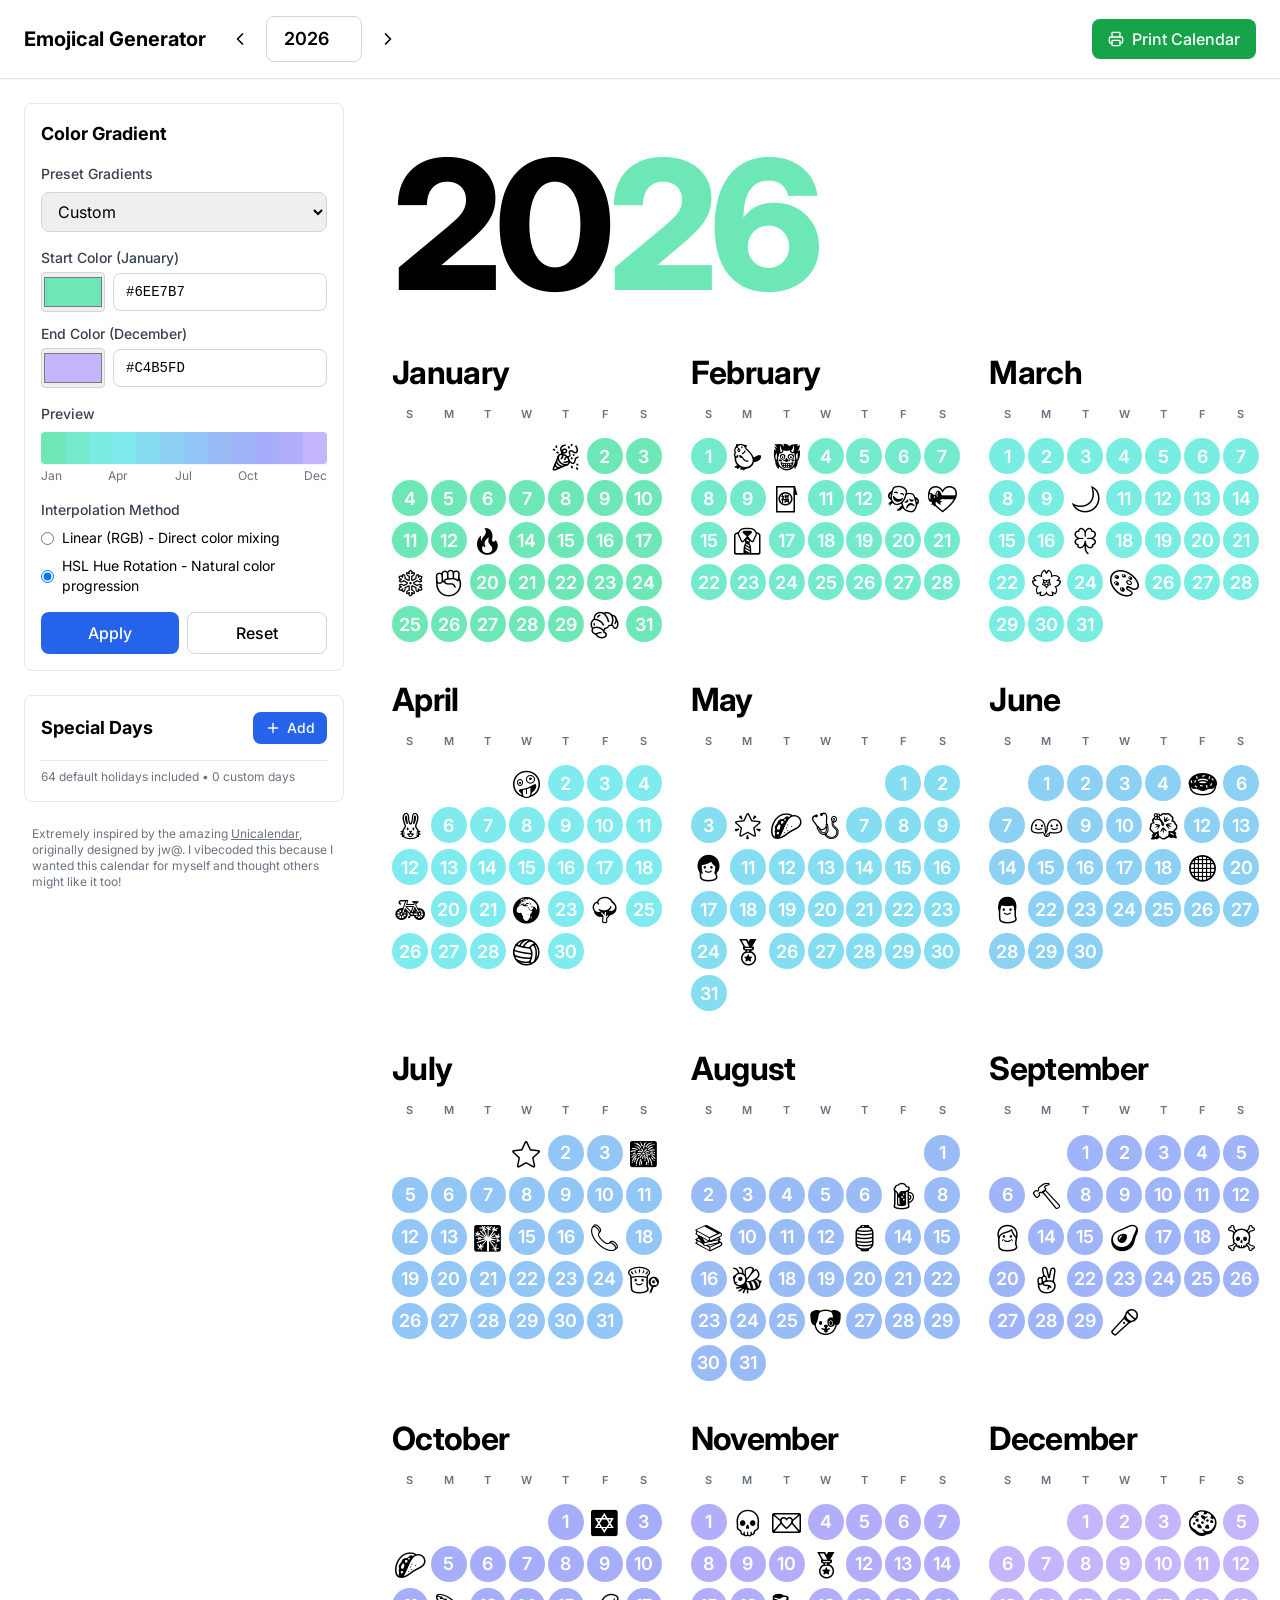
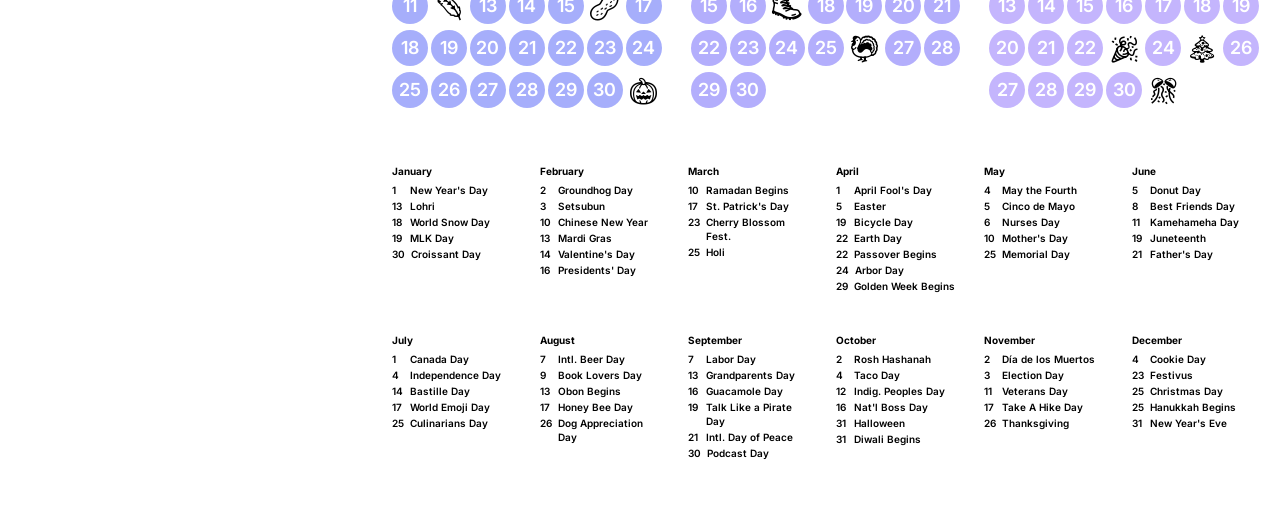
==== emojical/index.html @ d884c6bc "adding emojical." ====
<!doctype html>
<html lang="en">
  <head>
    <meta charset="UTF-8" />
    <link rel="icon" type="image/svg+xml" href="/vite.svg" />
    <meta name="viewport" content="width=device-width, initial-scale=1.0" />
    <title>Unicalendar - Custom Calendar Generator</title>
    <!-- Import fonts -->
    <link rel="preconnect" href="https://fonts.googleapis.com">
    <link rel="preconnect" href="https://fonts.gstatic.com" crossorigin>
    <link href="https://fonts.googleapis.com/css2?family=Inter:wght@400;600;700;800&family=Noto+Emoji:wght@400;500;600&display=swap" rel="stylesheet">
    <script type="module" crossorigin src="./assets/index-DDsdEI0p.js"></script>
    <link rel="stylesheet" crossorigin href="./assets/index-UQ1nwuoV.css">
  </head>
  <body>
    <div id="root"></div>
  </body>
</html>
---- emojical/assets/index-UQ1nwuoV.css ----
*,:before,:after{--tw-border-spacing-x: 0;--tw-border-spacing-y: 0;--tw-translate-x: 0;--tw-translate-y: 0;--tw-rotate: 0;--tw-skew-x: 0;--tw-skew-y: 0;--tw-scale-x: 1;--tw-scale-y: 1;--tw-pan-x: ;--tw-pan-y: ;--tw-pinch-zoom: ;--tw-scroll-snap-strictness: proximity;--tw-gradient-from-position: ;--tw-gradient-via-position: ;--tw-gradient-to-position: ;--tw-ordinal: ;--tw-slashed-zero: ;--tw-numeric-figure: ;--tw-numeric-spacing: ;--tw-numeric-fraction: ;--tw-ring-inset: ;--tw-ring-offset-width: 0px;--tw-ring-offset-color: #fff;--tw-ring-color: rgb(59 130 246 / .5);--tw-ring-offset-shadow: 0 0 #0000;--tw-ring-shadow: 0 0 #0000;--tw-shadow: 0 0 #0000;--tw-shadow-colored: 0 0 #0000;--tw-blur: ;--tw-brightness: ;--tw-contrast: ;--tw-grayscale: ;--tw-hue-rotate: ;--tw-invert: ;--tw-saturate: ;--tw-sepia: ;--tw-drop-shadow: ;--tw-backdrop-blur: ;--tw-backdrop-brightness: ;--tw-backdrop-contrast: ;--tw-backdrop-grayscale: ;--tw-backdrop-hue-rotate: ;--tw-backdrop-invert: ;--tw-backdrop-opacity: ;--tw-backdrop-saturate: ;--tw-backdrop-sepia: ;--tw-contain-size: ;--tw-contain-layout: ;--tw-contain-paint: ;--tw-contain-style: }::backdrop{--tw-border-spacing-x: 0;--tw-border-spacing-y: 0;--tw-translate-x: 0;--tw-translate-y: 0;--tw-rotate: 0;--tw-skew-x: 0;--tw-skew-y: 0;--tw-scale-x: 1;--tw-scale-y: 1;--tw-pan-x: ;--tw-pan-y: ;--tw-pinch-zoom: ;--tw-scroll-snap-strictness: proximity;--tw-gradient-from-position: ;--tw-gradient-via-position: ;--tw-gradient-to-position: ;--tw-ordinal: ;--tw-slashed-zero: ;--tw-numeric-figure: ;--tw-numeric-spacing: ;--tw-numeric-fraction: ;--tw-ring-inset: ;--tw-ring-offset-width: 0px;--tw-ring-offset-color: #fff;--tw-ring-color: rgb(59 130 246 / .5);--tw-ring-offset-shadow: 0 0 #0000;--tw-ring-shadow: 0 0 #0000;--tw-shadow: 0 0 #0000;--tw-shadow-colored: 0 0 #0000;--tw-blur: ;--tw-brightness: ;--tw-contrast: ;--tw-grayscale: ;--tw-hue-rotate: ;--tw-invert: ;--tw-saturate: ;--tw-sepia: ;--tw-drop-shadow: ;--tw-backdrop-blur: ;--tw-backdrop-brightness: ;--tw-backdrop-contrast: ;--tw-backdrop-grayscale: ;--tw-backdrop-hue-rotate: ;--tw-backdrop-invert: ;--tw-backdrop-opacity: ;--tw-backdrop-saturate: ;--tw-backdrop-sepia: ;--tw-contain-size: ;--tw-contain-layout: ;--tw-contain-paint: ;--tw-contain-style: }*,:before,:after{box-sizing:border-box;border-width:0;border-style:solid;border-color:#e5e7eb}:before,:after{--tw-content: ""}html,:host{line-height:1.5;-webkit-text-size-adjust:100%;-moz-tab-size:4;-o-tab-size:4;tab-size:4;font-family:Inter,system-ui,sans-serif;font-feature-settings:normal;font-variation-settings:normal;-webkit-tap-highlight-color:transparent}body{margin:0;line-height:inherit}hr{height:0;color:inherit;border-top-width:1px}abbr:where([title]){-webkit-text-decoration:underline dotted;text-decoration:underline dotted}h1,h2,h3,h4,h5,h6{font-size:inherit;font-weight:inherit}a{color:inherit;text-decoration:inherit}b,strong{font-weight:bolder}code,kbd,samp,pre{font-family:ui-monospace,SFMono-Regular,Menlo,Monaco,Consolas,Liberation Mono,Courier New,monospace;font-feature-settings:normal;font-variation-settings:normal;font-size:1em}small{font-size:80%}sub,sup{font-size:75%;line-height:0;position:relative;vertical-align:baseline}sub{bottom:-.25em}sup{top:-.5em}table{text-indent:0;border-color:inherit;border-collapse:collapse}button,input,optgroup,select,textarea{font-family:inherit;font-feature-settings:inherit;font-variation-settings:inherit;font-size:100%;font-weight:inherit;line-height:inherit;letter-spacing:inherit;color:inherit;margin:0;padding:0}button,select{text-transform:none}button,input:where([type=button]),input:where([type=reset]),input:where([type=submit]){-webkit-appearance:button;background-color:transparent;background-image:none}:-moz-focusring{outline:auto}:-moz-ui-invalid{box-shadow:none}progress{vertical-align:baseline}::-webkit-inner-spin-button,::-webkit-outer-spin-button{height:auto}[type=search]{-webkit-appearance:textfield;outline-offset:-2px}::-webkit-search-decoration{-webkit-appearance:none}::-webkit-file-upload-button{-webkit-appearance:button;font:inherit}summary{display:list-item}blockquote,dl,dd,h1,h2,h3,h4,h5,h6,hr,figure,p,pre{margin:0}fieldset{margin:0;padding:0}legend{padding:0}ol,ul,menu{list-style:none;margin:0;padding:0}dialog{padding:0}textarea{resize:vertical}input::-moz-placeholder,textarea::-moz-placeholder{opacity:1;color:#9ca3af}input::placeholder,textarea::placeholder{opacity:1;color:#9ca3af}button,[role=button]{cursor:pointer}:disabled{cursor:default}img,svg,video,canvas,audio,iframe,embed,object{display:block;vertical-align:middle}img,video{max-width:100%;height:auto}[hidden]:where(:not([hidden=until-found])){display:none}.visible{visibility:visible}.fixed{position:fixed}.relative{position:relative}.sticky{position:sticky}.top-0{top:0}.z-50{z-index:50}.mx-auto{margin-left:auto;margin-right:auto}.mb-1{margin-bottom:.25rem}.mb-10{margin-bottom:2.5rem}.mb-2{margin-bottom:.5rem}.mr-2{margin-right:.5rem}.mr-6{margin-right:1.5rem}.mt-1{margin-top:.25rem}.mt-8{margin-top:2rem}.block{display:block}.inline-block{display:inline-block}.flex{display:flex}.grid{display:grid}.hidden{display:none}.h-10{height:2.5rem}.h-4{height:1rem}.h-5{height:1.25rem}.h-8{height:2rem}.max-h-64{max-height:16rem}.min-h-screen{min-height:100vh}.w-16{width:4rem}.w-24{width:6rem}.w-4{width:1rem}.w-5{width:1.25rem}.w-80{width:20rem}.w-full{width:100%}.max-w-7xl{max-width:80rem}.max-w-\[1000px\]{max-width:1000px}.max-w-\[1400px\]{max-width:1400px}.flex-1{flex:1 1 0%}.flex-shrink-0{flex-shrink:0}.cursor-pointer{cursor:pointer}.grid-cols-2{grid-template-columns:repeat(2,minmax(0,1fr))}.grid-cols-6{grid-template-columns:repeat(6,minmax(0,1fr))}.grid-cols-7{grid-template-columns:repeat(7,minmax(0,1fr))}.flex-col{flex-direction:column}.flex-wrap{flex-wrap:wrap}.items-center{align-items:center}.justify-center{justify-content:center}.justify-between{justify-content:space-between}.gap-1\.5{gap:.375rem}.gap-2{gap:.5rem}.gap-3{gap:.75rem}.gap-4{gap:1rem}.gap-6{gap:1.5rem}.gap-8{gap:2rem}.space-y-0\.5>:not([hidden])~:not([hidden]){--tw-space-y-reverse: 0;margin-top:calc(.125rem * calc(1 - var(--tw-space-y-reverse)));margin-bottom:calc(.125rem * var(--tw-space-y-reverse))}.space-y-2>:not([hidden])~:not([hidden]){--tw-space-y-reverse: 0;margin-top:calc(.5rem * calc(1 - var(--tw-space-y-reverse)));margin-bottom:calc(.5rem * var(--tw-space-y-reverse))}.space-y-3>:not([hidden])~:not([hidden]){--tw-space-y-reverse: 0;margin-top:calc(.75rem * calc(1 - var(--tw-space-y-reverse)));margin-bottom:calc(.75rem * var(--tw-space-y-reverse))}.space-y-4>:not([hidden])~:not([hidden]){--tw-space-y-reverse: 0;margin-top:calc(1rem * calc(1 - var(--tw-space-y-reverse)));margin-bottom:calc(1rem * var(--tw-space-y-reverse))}.space-y-6>:not([hidden])~:not([hidden]){--tw-space-y-reverse: 0;margin-top:calc(1.5rem * calc(1 - var(--tw-space-y-reverse)));margin-bottom:calc(1.5rem * var(--tw-space-y-reverse))}.overflow-hidden{overflow:hidden}.overflow-y-auto{overflow-y:auto}.rounded{border-radius:.25rem}.rounded-lg{border-radius:.5rem}.border{border-width:1px}.border-b{border-bottom-width:1px}.border-t{border-top-width:1px}.border-gray-200{--tw-border-opacity: 1;border-color:rgb(229 231 235 / var(--tw-border-opacity, 1))}.border-gray-300{--tw-border-opacity: 1;border-color:rgb(209 213 219 / var(--tw-border-opacity, 1))}.bg-blue-600{--tw-bg-opacity: 1;background-color:rgb(37 99 235 / var(--tw-bg-opacity, 1))}.bg-gray-50{--tw-bg-opacity: 1;background-color:rgb(249 250 251 / var(--tw-bg-opacity, 1))}.bg-green-600{--tw-bg-opacity: 1;background-color:rgb(22 163 74 / var(--tw-bg-opacity, 1))}.bg-white{--tw-bg-opacity: 1;background-color:rgb(255 255 255 / var(--tw-bg-opacity, 1))}.p-1\.5{padding:.375rem}.p-2{padding:.5rem}.p-3{padding:.75rem}.p-4{padding:1rem}.p-6{padding:1.5rem}.px-3{padding-left:.75rem;padding-right:.75rem}.px-4{padding-left:1rem;padding-right:1rem}.px-6{padding-left:1.5rem;padding-right:1.5rem}.py-1\.5{padding-top:.375rem;padding-bottom:.375rem}.py-2{padding-top:.5rem;padding-bottom:.5rem}.py-4{padding-top:1rem;padding-bottom:1rem}.pt-0{padding-top:0}.pt-2{padding-top:.5rem}.pt-4{padding-top:1rem}.text-left{text-align:left}.text-center{text-align:center}.font-emoji{font-family:Noto Emoji,sans-serif}.font-mono{font-family:ui-monospace,SFMono-Regular,Menlo,Monaco,Consolas,Liberation Mono,Courier New,monospace}.text-2xl{font-size:1.5rem;line-height:2rem}.text-\[10px\]{font-size:10px}.text-lg{font-size:1.125rem;line-height:1.75rem}.text-sm{font-size:.875rem;line-height:1.25rem}.text-xl{font-size:1.25rem;line-height:1.75rem}.text-xs{font-size:.75rem;line-height:1rem}.font-bold{font-weight:700}.font-extrabold{font-weight:800}.font-medium{font-weight:500}.font-semibold{font-weight:600}.leading-none{line-height:1}.tracking-tight{letter-spacing:-.025em}.text-blue-600{--tw-text-opacity: 1;color:rgb(37 99 235 / var(--tw-text-opacity, 1))}.text-gray-500{--tw-text-opacity: 1;color:rgb(107 114 128 / var(--tw-text-opacity, 1))}.text-gray-700{--tw-text-opacity: 1;color:rgb(55 65 81 / var(--tw-text-opacity, 1))}.text-red-600{--tw-text-opacity: 1;color:rgb(220 38 38 / var(--tw-text-opacity, 1))}.text-white{--tw-text-opacity: 1;color:rgb(255 255 255 / var(--tw-text-opacity, 1))}.underline{text-decoration-line:underline}.shadow-sm{--tw-shadow: 0 1px 2px 0 rgb(0 0 0 / .05);--tw-shadow-colored: 0 1px 2px 0 var(--tw-shadow-color);box-shadow:var(--tw-ring-offset-shadow, 0 0 #0000),var(--tw-ring-shadow, 0 0 #0000),var(--tw-shadow)}.filter{filter:var(--tw-blur) var(--tw-brightness) var(--tw-contrast) var(--tw-grayscale) var(--tw-hue-rotate) var(--tw-invert) var(--tw-saturate) var(--tw-sepia) var(--tw-drop-shadow)}.transition-colors{transition-property:color,background-color,border-color,text-decoration-color,fill,stroke;transition-timing-function:cubic-bezier(.4,0,.2,1);transition-duration:.15s}.emoji-black{font-family:"Noto Emoji",Symbola,"Apple Color Emoji","Segoe UI Emoji",Segoe UI Symbol,"Android Emoji",sans-serif!important;-webkit-font-smoothing:antialiased;-moz-osx-font-smoothing:grayscale;filter:grayscale(100%)!important;-webkit-filter:grayscale(100%)!important;color:#000!important;text-shadow:none!important}.emoji,.font-emoji{font-family:"Noto Emoji",Symbola,"Apple Color Emoji","Segoe UI Emoji",Segoe UI Symbol,sans-serif!important;-webkit-font-smoothing:antialiased;-moz-osx-font-smoothing:grayscale;font-variation-settings:"COLR" 0!important;filter:grayscale(100%)!important;-webkit-filter:grayscale(100%)!important}@media print{@page{size:12in 24in;margin:.5in}.controls-panel,.no-print{display:none!important}*{-webkit-print-color-adjust:exact!important;print-color-adjust:exact!important;color-adjust:exact!important}.month-grid{-moz-column-break-inside:avoid;break-inside:avoid;page-break-inside:avoid}html,body{width:12in;height:24in;overflow:hidden}#calendar-print{max-width:11in;margin:0 auto;padding-top:.5in}}body{margin:0;font-family:Inter,-apple-system,BlinkMacSystemFont,Segoe UI,Roboto,Oxygen,Ubuntu,Cantarell,Fira Sans,Droid Sans,Helvetica Neue,sans-serif;-webkit-font-smoothing:antialiased;-moz-osx-font-smoothing:grayscale}code{font-family:source-code-pro,Menlo,Monaco,Consolas,Courier New,monospace}.hover\:border-gray-300:hover{--tw-border-opacity: 1;border-color:rgb(209 213 219 / var(--tw-border-opacity, 1))}.hover\:bg-blue-50:hover{--tw-bg-opacity: 1;background-color:rgb(239 246 255 / var(--tw-bg-opacity, 1))}.hover\:bg-blue-700:hover{--tw-bg-opacity: 1;background-color:rgb(29 78 216 / var(--tw-bg-opacity, 1))}.hover\:bg-gray-100:hover{--tw-bg-opacity: 1;background-color:rgb(243 244 246 / var(--tw-bg-opacity, 1))}.hover\:bg-gray-50:hover{--tw-bg-opacity: 1;background-color:rgb(249 250 251 / var(--tw-bg-opacity, 1))}.hover\:bg-green-700:hover{--tw-bg-opacity: 1;background-color:rgb(21 128 61 / var(--tw-bg-opacity, 1))}.hover\:bg-red-50:hover{--tw-bg-opacity: 1;background-color:rgb(254 242 242 / var(--tw-bg-opacity, 1))}.focus\:outline-none:focus{outline:2px solid transparent;outline-offset:2px}.focus\:ring-2:focus{--tw-ring-offset-shadow: var(--tw-ring-inset) 0 0 0 var(--tw-ring-offset-width) var(--tw-ring-offset-color);--tw-ring-shadow: var(--tw-ring-inset) 0 0 0 calc(2px + var(--tw-ring-offset-width)) var(--tw-ring-color);box-shadow:var(--tw-ring-offset-shadow),var(--tw-ring-shadow),var(--tw-shadow, 0 0 #0000)}.focus\:ring-blue-500:focus{--tw-ring-opacity: 1;--tw-ring-color: rgb(59 130 246 / var(--tw-ring-opacity, 1))}.disabled\:cursor-not-allowed:disabled{cursor:not-allowed}.disabled\:opacity-50:disabled{opacity:.5}@media print{.print\:mt-12{margin-top:3rem}}
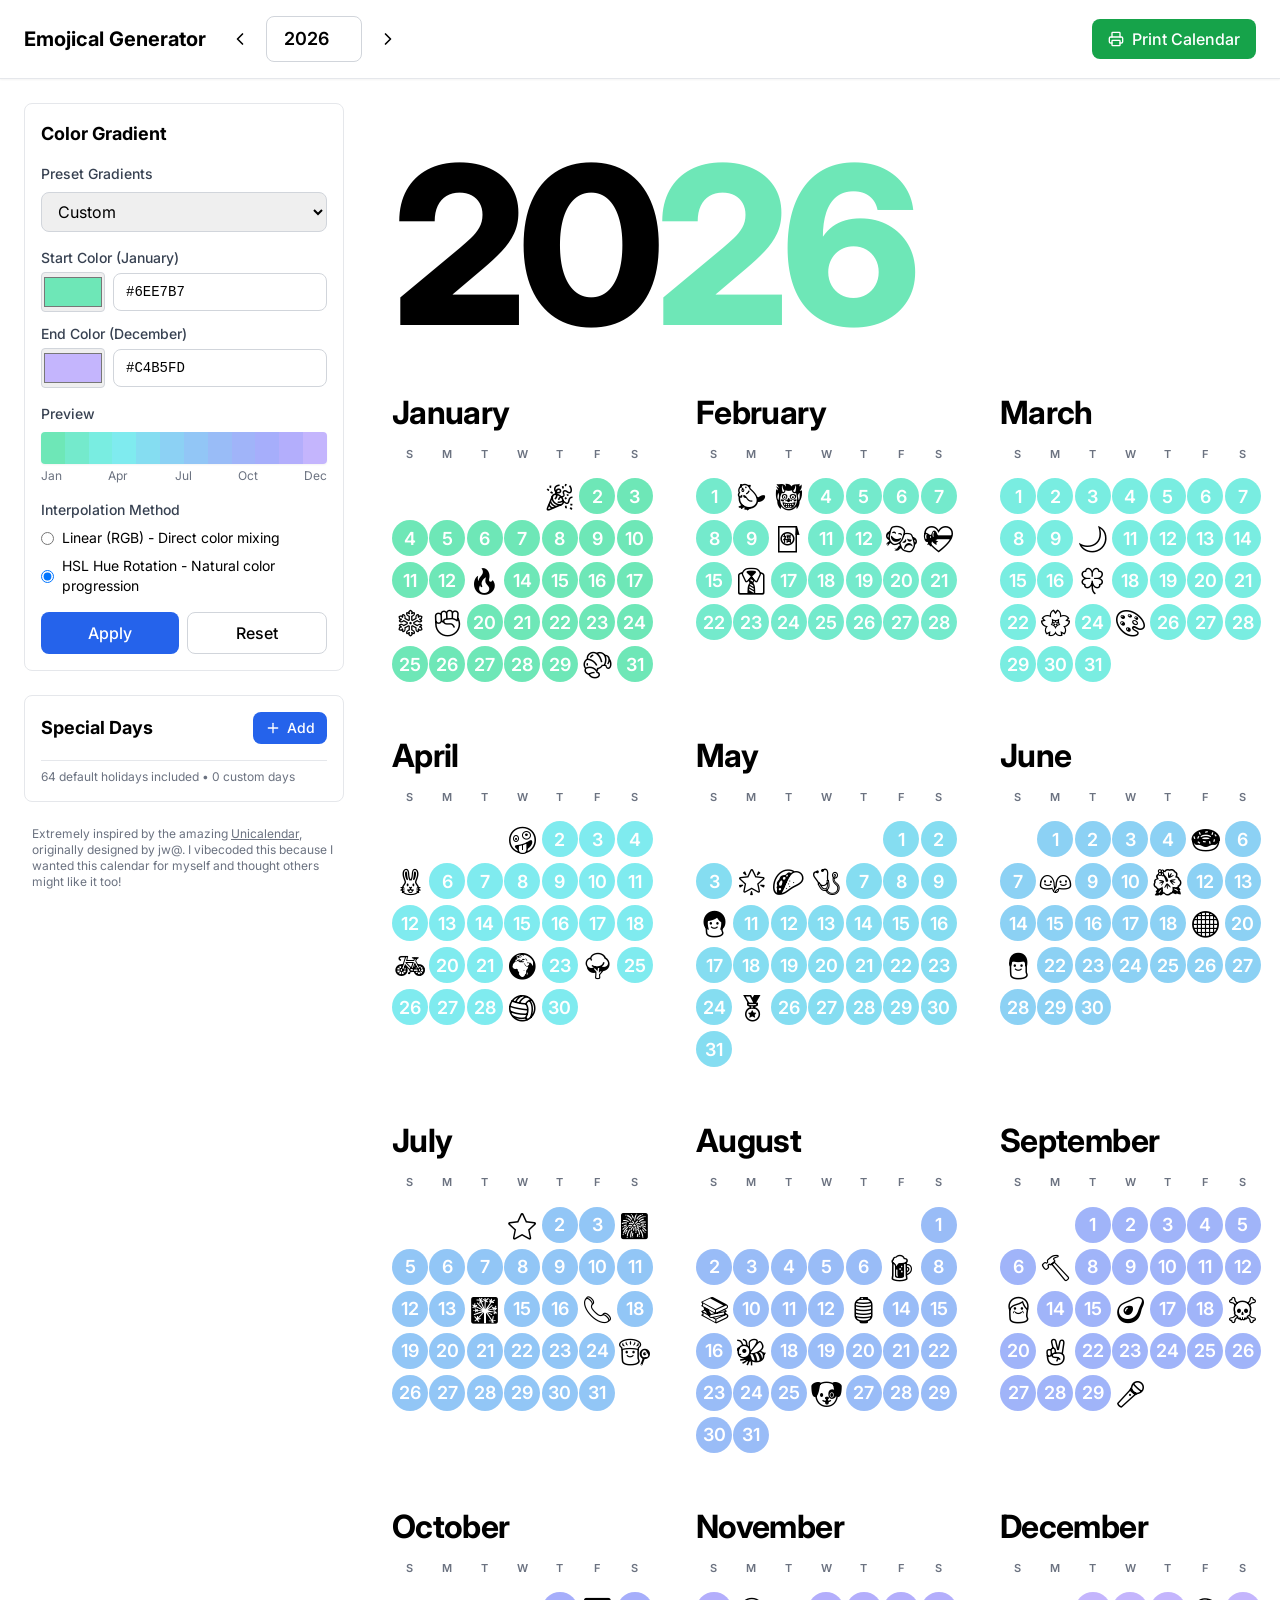
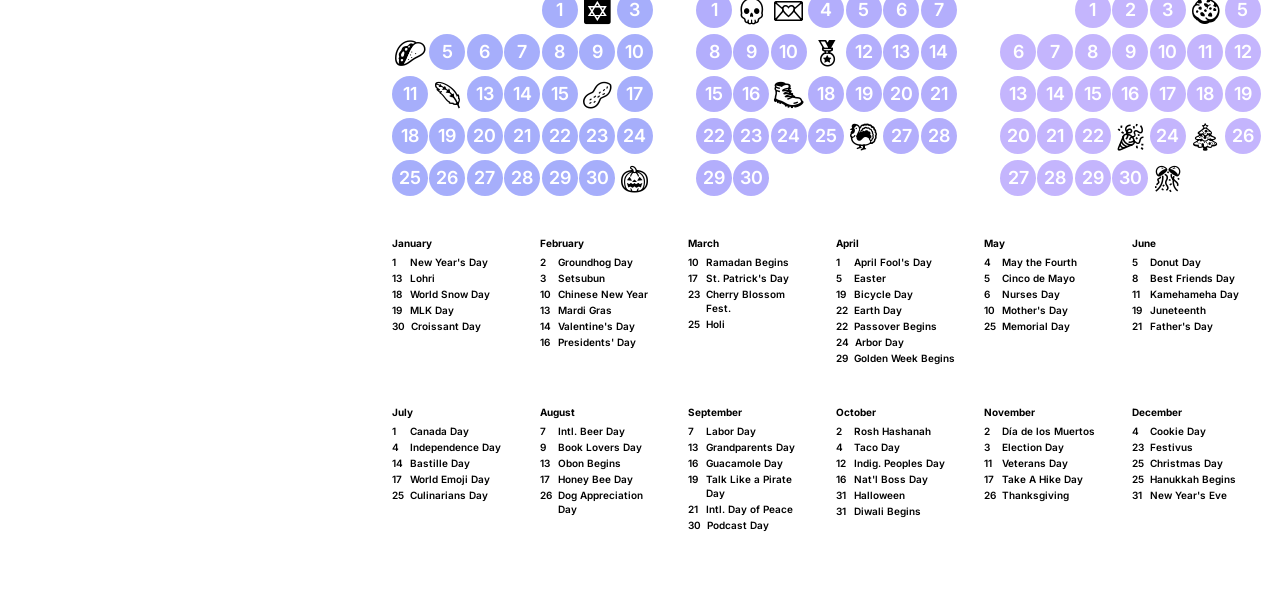
==== commit 3f60ef73: "update emojical." ====
--- a/emojical/index.html
+++ b/emojical/index.html
@@ -9,8 +9,8 @@
     <link rel="preconnect" href="https://fonts.googleapis.com">
     <link rel="preconnect" href="https://fonts.gstatic.com" crossorigin>
     <link href="https://fonts.googleapis.com/css2?family=Inter:wght@400;600;700;800&family=Noto+Emoji:wght@400;500;600&display=swap" rel="stylesheet">
-    <script type="module" crossorigin src="./assets/index-DDsdEI0p.js"></script>
-    <link rel="stylesheet" crossorigin href="./assets/index-UQ1nwuoV.css">
+    <script type="module" crossorigin src="./assets/index-cEbsSorH.js"></script>
+    <link rel="stylesheet" crossorigin href="./assets/index-B9WNXWCT.css">
   </head>
   <body>
     <div id="root"></div>
--- a/emojical/assets/index-B9WNXWCT.css
+++ b/emojical/assets/index-B9WNXWCT.css
@@ -0,0 +1 @@
+*,:before,:after{--tw-border-spacing-x: 0;--tw-border-spacing-y: 0;--tw-translate-x: 0;--tw-translate-y: 0;--tw-rotate: 0;--tw-skew-x: 0;--tw-skew-y: 0;--tw-scale-x: 1;--tw-scale-y: 1;--tw-pan-x: ;--tw-pan-y: ;--tw-pinch-zoom: ;--tw-scroll-snap-strictness: proximity;--tw-gradient-from-position: ;--tw-gradient-via-position: ;--tw-gradient-to-position: ;--tw-ordinal: ;--tw-slashed-zero: ;--tw-numeric-figure: ;--tw-numeric-spacing: ;--tw-numeric-fraction: ;--tw-ring-inset: ;--tw-ring-offset-width: 0px;--tw-ring-offset-color: #fff;--tw-ring-color: rgb(59 130 246 / .5);--tw-ring-offset-shadow: 0 0 #0000;--tw-ring-shadow: 0 0 #0000;--tw-shadow: 0 0 #0000;--tw-shadow-colored: 0 0 #0000;--tw-blur: ;--tw-brightness: ;--tw-contrast: ;--tw-grayscale: ;--tw-hue-rotate: ;--tw-invert: ;--tw-saturate: ;--tw-sepia: ;--tw-drop-shadow: ;--tw-backdrop-blur: ;--tw-backdrop-brightness: ;--tw-backdrop-contrast: ;--tw-backdrop-grayscale: ;--tw-backdrop-hue-rotate: ;--tw-backdrop-invert: ;--tw-backdrop-opacity: ;--tw-backdrop-saturate: ;--tw-backdrop-sepia: ;--tw-contain-size: ;--tw-contain-layout: ;--tw-contain-paint: ;--tw-contain-style: }::backdrop{--tw-border-spacing-x: 0;--tw-border-spacing-y: 0;--tw-translate-x: 0;--tw-translate-y: 0;--tw-rotate: 0;--tw-skew-x: 0;--tw-skew-y: 0;--tw-scale-x: 1;--tw-scale-y: 1;--tw-pan-x: ;--tw-pan-y: ;--tw-pinch-zoom: ;--tw-scroll-snap-strictness: proximity;--tw-gradient-from-position: ;--tw-gradient-via-position: ;--tw-gradient-to-position: ;--tw-ordinal: ;--tw-slashed-zero: ;--tw-numeric-figure: ;--tw-numeric-spacing: ;--tw-numeric-fraction: ;--tw-ring-inset: ;--tw-ring-offset-width: 0px;--tw-ring-offset-color: #fff;--tw-ring-color: rgb(59 130 246 / .5);--tw-ring-offset-shadow: 0 0 #0000;--tw-ring-shadow: 0 0 #0000;--tw-shadow: 0 0 #0000;--tw-shadow-colored: 0 0 #0000;--tw-blur: ;--tw-brightness: ;--tw-contrast: ;--tw-grayscale: ;--tw-hue-rotate: ;--tw-invert: ;--tw-saturate: ;--tw-sepia: ;--tw-drop-shadow: ;--tw-backdrop-blur: ;--tw-backdrop-brightness: ;--tw-backdrop-contrast: ;--tw-backdrop-grayscale: ;--tw-backdrop-hue-rotate: ;--tw-backdrop-invert: ;--tw-backdrop-opacity: ;--tw-backdrop-saturate: ;--tw-backdrop-sepia: ;--tw-contain-size: ;--tw-contain-layout: ;--tw-contain-paint: ;--tw-contain-style: }*,:before,:after{box-sizing:border-box;border-width:0;border-style:solid;border-color:#e5e7eb}:before,:after{--tw-content: ""}html,:host{line-height:1.5;-webkit-text-size-adjust:100%;-moz-tab-size:4;-o-tab-size:4;tab-size:4;font-family:Inter,system-ui,sans-serif;font-feature-settings:normal;font-variation-settings:normal;-webkit-tap-highlight-color:transparent}body{margin:0;line-height:inherit}hr{height:0;color:inherit;border-top-width:1px}abbr:where([title]){-webkit-text-decoration:underline dotted;text-decoration:underline dotted}h1,h2,h3,h4,h5,h6{font-size:inherit;font-weight:inherit}a{color:inherit;text-decoration:inherit}b,strong{font-weight:bolder}code,kbd,samp,pre{font-family:ui-monospace,SFMono-Regular,Menlo,Monaco,Consolas,Liberation Mono,Courier New,monospace;font-feature-settings:normal;font-variation-settings:normal;font-size:1em}small{font-size:80%}sub,sup{font-size:75%;line-height:0;position:relative;vertical-align:baseline}sub{bottom:-.25em}sup{top:-.5em}table{text-indent:0;border-color:inherit;border-collapse:collapse}button,input,optgroup,select,textarea{font-family:inherit;font-feature-settings:inherit;font-variation-settings:inherit;font-size:100%;font-weight:inherit;line-height:inherit;letter-spacing:inherit;color:inherit;margin:0;padding:0}button,select{text-transform:none}button,input:where([type=button]),input:where([type=reset]),input:where([type=submit]){-webkit-appearance:button;background-color:transparent;background-image:none}:-moz-focusring{outline:auto}:-moz-ui-invalid{box-shadow:none}progress{vertical-align:baseline}::-webkit-inner-spin-button,::-webkit-outer-spin-button{height:auto}[type=search]{-webkit-appearance:textfield;outline-offset:-2px}::-webkit-search-decoration{-webkit-appearance:none}::-webkit-file-upload-button{-webkit-appearance:button;font:inherit}summary{display:list-item}blockquote,dl,dd,h1,h2,h3,h4,h5,h6,hr,figure,p,pre{margin:0}fieldset{margin:0;padding:0}legend{padding:0}ol,ul,menu{list-style:none;margin:0;padding:0}dialog{padding:0}textarea{resize:vertical}input::-moz-placeholder,textarea::-moz-placeholder{opacity:1;color:#9ca3af}input::placeholder,textarea::placeholder{opacity:1;color:#9ca3af}button,[role=button]{cursor:pointer}:disabled{cursor:default}img,svg,video,canvas,audio,iframe,embed,object{display:block;vertical-align:middle}img,video{max-width:100%;height:auto}[hidden]:where(:not([hidden=until-found])){display:none}.visible{visibility:visible}.fixed{position:fixed}.relative{position:relative}.sticky{position:sticky}.top-0{top:0}.z-50{z-index:50}.mx-auto{margin-left:auto;margin-right:auto}.mb-1{margin-bottom:.25rem}.mb-10{margin-bottom:2.5rem}.mb-2{margin-bottom:.5rem}.mr-2{margin-right:.5rem}.mr-6{margin-right:1.5rem}.mt-1{margin-top:.25rem}.mt-4{margin-top:1rem}.mt-8{margin-top:2rem}.block{display:block}.inline-block{display:inline-block}.flex{display:flex}.grid{display:grid}.hidden{display:none}.h-10{height:2.5rem}.h-4{height:1rem}.h-5{height:1.25rem}.h-8{height:2rem}.max-h-64{max-height:16rem}.min-h-screen{min-height:100vh}.w-16{width:4rem}.w-24{width:6rem}.w-4{width:1rem}.w-5{width:1.25rem}.w-80{width:20rem}.w-full{width:100%}.max-w-7xl{max-width:80rem}.max-w-\[1000px\]{max-width:1000px}.max-w-\[1400px\]{max-width:1400px}.flex-1{flex:1 1 0%}.flex-shrink-0{flex-shrink:0}.cursor-pointer{cursor:pointer}.grid-cols-2{grid-template-columns:repeat(2,minmax(0,1fr))}.grid-cols-6{grid-template-columns:repeat(6,minmax(0,1fr))}.grid-cols-7{grid-template-columns:repeat(7,minmax(0,1fr))}.flex-col{flex-direction:column}.flex-wrap{flex-wrap:wrap}.items-center{align-items:center}.justify-center{justify-content:center}.justify-between{justify-content:space-between}.gap-1\.5{gap:.375rem}.gap-2{gap:.5rem}.gap-3{gap:.75rem}.gap-4{gap:1rem}.gap-6{gap:1.5rem}.gap-8{gap:2rem}.space-y-0\.5>:not([hidden])~:not([hidden]){--tw-space-y-reverse: 0;margin-top:calc(.125rem * calc(1 - var(--tw-space-y-reverse)));margin-bottom:calc(.125rem * var(--tw-space-y-reverse))}.space-y-2>:not([hidden])~:not([hidden]){--tw-space-y-reverse: 0;margin-top:calc(.5rem * calc(1 - var(--tw-space-y-reverse)));margin-bottom:calc(.5rem * var(--tw-space-y-reverse))}.space-y-3>:not([hidden])~:not([hidden]){--tw-space-y-reverse: 0;margin-top:calc(.75rem * calc(1 - var(--tw-space-y-reverse)));margin-bottom:calc(.75rem * var(--tw-space-y-reverse))}.space-y-4>:not([hidden])~:not([hidden]){--tw-space-y-reverse: 0;margin-top:calc(1rem * calc(1 - var(--tw-space-y-reverse)));margin-bottom:calc(1rem * var(--tw-space-y-reverse))}.space-y-6>:not([hidden])~:not([hidden]){--tw-space-y-reverse: 0;margin-top:calc(1.5rem * calc(1 - var(--tw-space-y-reverse)));margin-bottom:calc(1.5rem * var(--tw-space-y-reverse))}.overflow-hidden{overflow:hidden}.overflow-y-auto{overflow-y:auto}.rounded{border-radius:.25rem}.rounded-lg{border-radius:.5rem}.border{border-width:1px}.border-b{border-bottom-width:1px}.border-t{border-top-width:1px}.border-gray-200{--tw-border-opacity: 1;border-color:rgb(229 231 235 / var(--tw-border-opacity, 1))}.border-gray-300{--tw-border-opacity: 1;border-color:rgb(209 213 219 / var(--tw-border-opacity, 1))}.bg-blue-600{--tw-bg-opacity: 1;background-color:rgb(37 99 235 / var(--tw-bg-opacity, 1))}.bg-gray-50{--tw-bg-opacity: 1;background-color:rgb(249 250 251 / var(--tw-bg-opacity, 1))}.bg-green-600{--tw-bg-opacity: 1;background-color:rgb(22 163 74 / var(--tw-bg-opacity, 1))}.bg-white{--tw-bg-opacity: 1;background-color:rgb(255 255 255 / var(--tw-bg-opacity, 1))}.p-1\.5{padding:.375rem}.p-2{padding:.5rem}.p-3{padding:.75rem}.p-4{padding:1rem}.p-6{padding:1.5rem}.px-3{padding-left:.75rem;padding-right:.75rem}.px-4{padding-left:1rem;padding-right:1rem}.px-6{padding-left:1.5rem;padding-right:1.5rem}.py-1\.5{padding-top:.375rem;padding-bottom:.375rem}.py-2{padding-top:.5rem;padding-bottom:.5rem}.py-4{padding-top:1rem;padding-bottom:1rem}.pt-0{padding-top:0}.pt-2{padding-top:.5rem}.pt-4{padding-top:1rem}.text-left{text-align:left}.text-center{text-align:center}.font-emoji{font-family:Noto Emoji,sans-serif}.font-mono{font-family:ui-monospace,SFMono-Regular,Menlo,Monaco,Consolas,Liberation Mono,Courier New,monospace}.text-2xl{font-size:1.5rem;line-height:2rem}.text-\[10px\]{font-size:10px}.text-lg{font-size:1.125rem;line-height:1.75rem}.text-sm{font-size:.875rem;line-height:1.25rem}.text-xl{font-size:1.25rem;line-height:1.75rem}.text-xs{font-size:.75rem;line-height:1rem}.font-bold{font-weight:700}.font-extrabold{font-weight:800}.font-medium{font-weight:500}.font-semibold{font-weight:600}.leading-none{line-height:1}.tracking-tight{letter-spacing:-.025em}.text-blue-600{--tw-text-opacity: 1;color:rgb(37 99 235 / var(--tw-text-opacity, 1))}.text-gray-500{--tw-text-opacity: 1;color:rgb(107 114 128 / var(--tw-text-opacity, 1))}.text-gray-700{--tw-text-opacity: 1;color:rgb(55 65 81 / var(--tw-text-opacity, 1))}.text-red-600{--tw-text-opacity: 1;color:rgb(220 38 38 / var(--tw-text-opacity, 1))}.text-white{--tw-text-opacity: 1;color:rgb(255 255 255 / var(--tw-text-opacity, 1))}.underline{text-decoration-line:underline}.shadow-sm{--tw-shadow: 0 1px 2px 0 rgb(0 0 0 / .05);--tw-shadow-colored: 0 1px 2px 0 var(--tw-shadow-color);box-shadow:var(--tw-ring-offset-shadow, 0 0 #0000),var(--tw-ring-shadow, 0 0 #0000),var(--tw-shadow)}.filter{filter:var(--tw-blur) var(--tw-brightness) var(--tw-contrast) var(--tw-grayscale) var(--tw-hue-rotate) var(--tw-invert) var(--tw-saturate) var(--tw-sepia) var(--tw-drop-shadow)}.transition-colors{transition-property:color,background-color,border-color,text-decoration-color,fill,stroke;transition-timing-function:cubic-bezier(.4,0,.2,1);transition-duration:.15s}.emoji-black{font-family:"Noto Emoji",Symbola,"Apple Color Emoji","Segoe UI Emoji",Segoe UI Symbol,"Android Emoji",sans-serif!important;-webkit-font-smoothing:antialiased;-moz-osx-font-smoothing:grayscale;filter:grayscale(100%)!important;-webkit-filter:grayscale(100%)!important;color:#000!important;text-shadow:none!important}.emoji,.font-emoji{font-family:"Noto Emoji",Symbola,"Apple Color Emoji","Segoe UI Emoji",Segoe UI Symbol,sans-serif!important;-webkit-font-smoothing:antialiased;-moz-osx-font-smoothing:grayscale;font-variation-settings:"COLR" 0!important;filter:grayscale(100%)!important;-webkit-filter:grayscale(100%)!important}@media print{@page{size:12.25in 24.25in;margin:0;color-profile:"U.S. Web Coated (SWOP) v2";marks:crop cross;bleed:.125in}.controls-panel,.no-print{display:none!important}*{-webkit-print-color-adjust:exact!important;print-color-adjust:exact!important;color-adjust:exact!important}.month-grid{-moz-column-break-inside:avoid;break-inside:avoid;page-break-inside:avoid}html,body{width:12.25in;height:24.25in;overflow:hidden;margin:0;padding:0;background:#fff}#calendar-print{max-width:11.25in;margin:0 auto;padding-top:.5in;padding-bottom:.5in}[data-cmyk]:before{content:"";display:none}}body{margin:0;font-family:Inter,-apple-system,BlinkMacSystemFont,Segoe UI,Roboto,Oxygen,Ubuntu,Cantarell,Fira Sans,Droid Sans,Helvetica Neue,sans-serif;-webkit-font-smoothing:antialiased;-moz-osx-font-smoothing:grayscale}code{font-family:source-code-pro,Menlo,Monaco,Consolas,Courier New,monospace}.hover\:border-gray-300:hover{--tw-border-opacity: 1;border-color:rgb(209 213 219 / var(--tw-border-opacity, 1))}.hover\:bg-blue-50:hover{--tw-bg-opacity: 1;background-color:rgb(239 246 255 / var(--tw-bg-opacity, 1))}.hover\:bg-blue-700:hover{--tw-bg-opacity: 1;background-color:rgb(29 78 216 / var(--tw-bg-opacity, 1))}.hover\:bg-gray-100:hover{--tw-bg-opacity: 1;background-color:rgb(243 244 246 / var(--tw-bg-opacity, 1))}.hover\:bg-gray-50:hover{--tw-bg-opacity: 1;background-color:rgb(249 250 251 / var(--tw-bg-opacity, 1))}.hover\:bg-green-700:hover{--tw-bg-opacity: 1;background-color:rgb(21 128 61 / var(--tw-bg-opacity, 1))}.hover\:bg-red-50:hover{--tw-bg-opacity: 1;background-color:rgb(254 242 242 / var(--tw-bg-opacity, 1))}.focus\:outline-none:focus{outline:2px solid transparent;outline-offset:2px}.focus\:ring-2:focus{--tw-ring-offset-shadow: var(--tw-ring-inset) 0 0 0 var(--tw-ring-offset-width) var(--tw-ring-offset-color);--tw-ring-shadow: var(--tw-ring-inset) 0 0 0 calc(2px + var(--tw-ring-offset-width)) var(--tw-ring-color);box-shadow:var(--tw-ring-offset-shadow),var(--tw-ring-shadow),var(--tw-shadow, 0 0 #0000)}.focus\:ring-blue-500:focus{--tw-ring-opacity: 1;--tw-ring-color: rgb(59 130 246 / var(--tw-ring-opacity, 1))}.disabled\:cursor-not-allowed:disabled{cursor:not-allowed}.disabled\:opacity-50:disabled{opacity:.5}@media print{.print\:mt-12{margin-top:3rem}}
